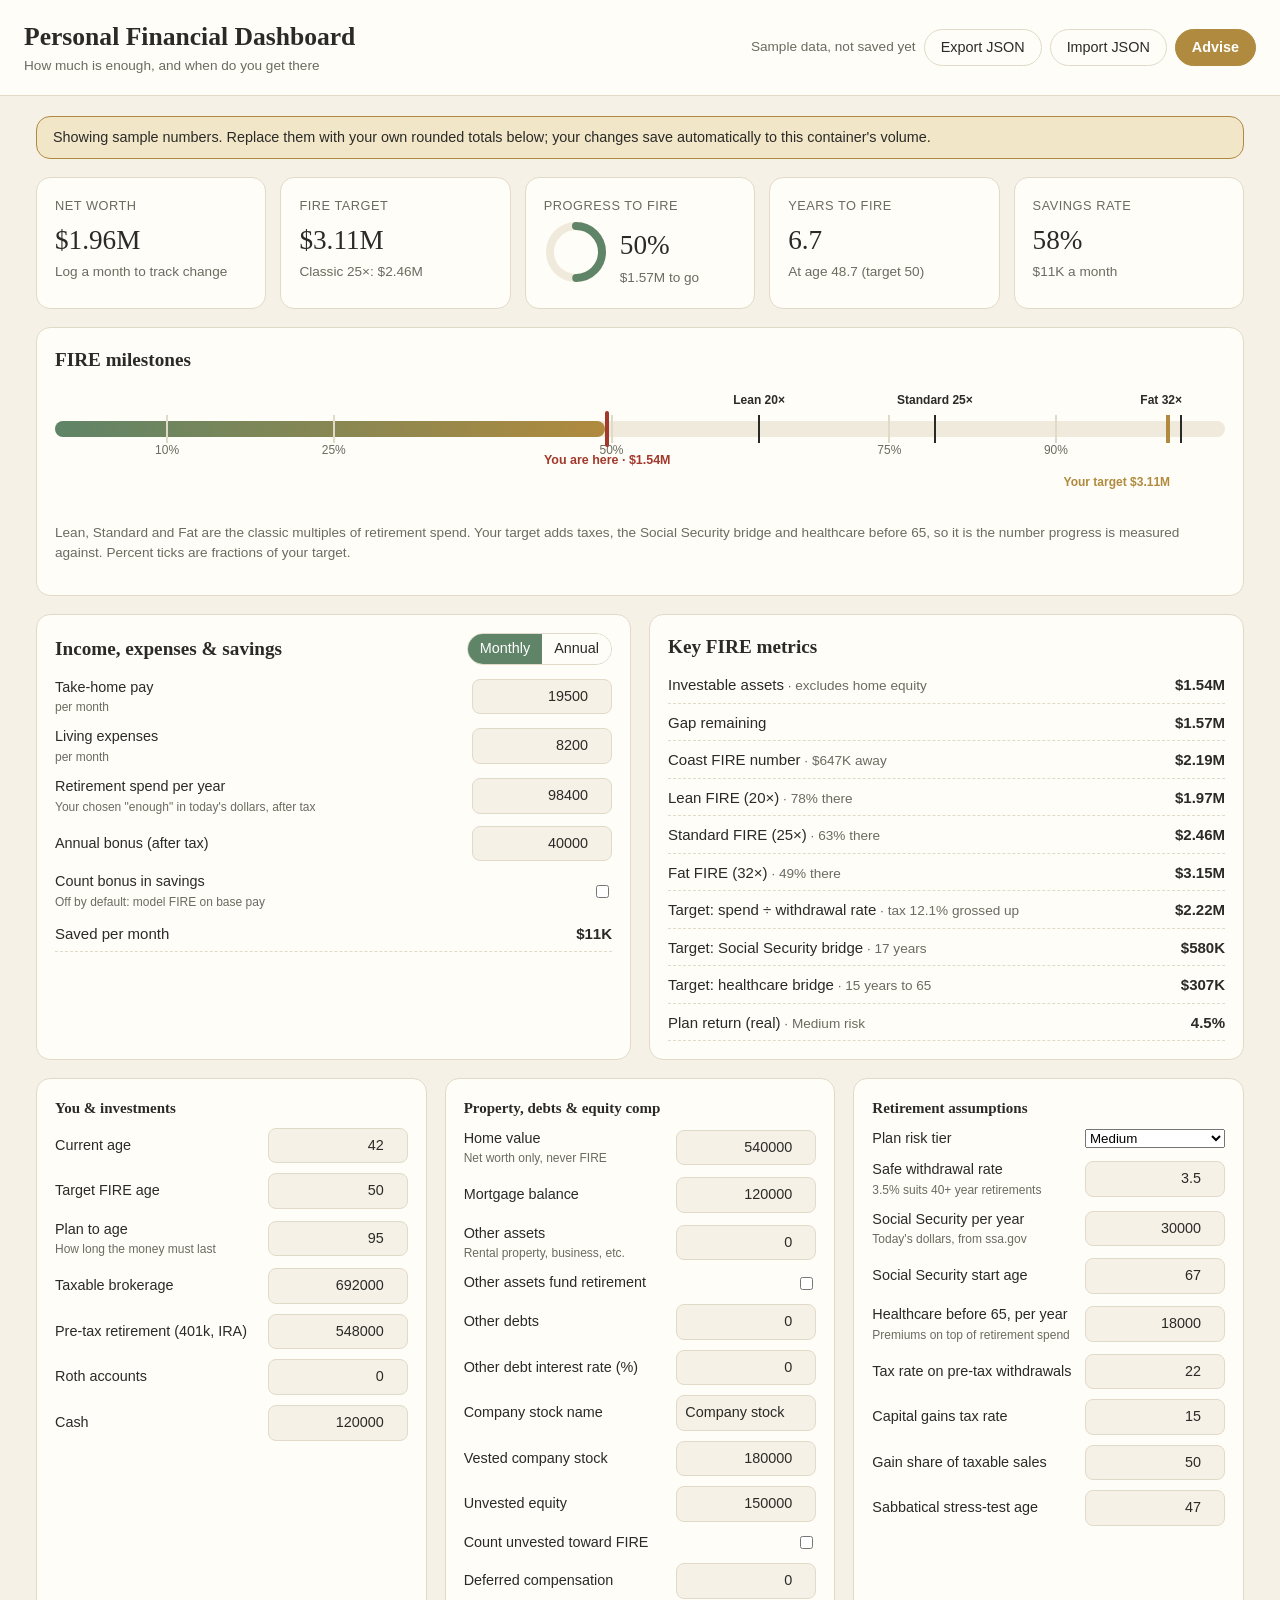
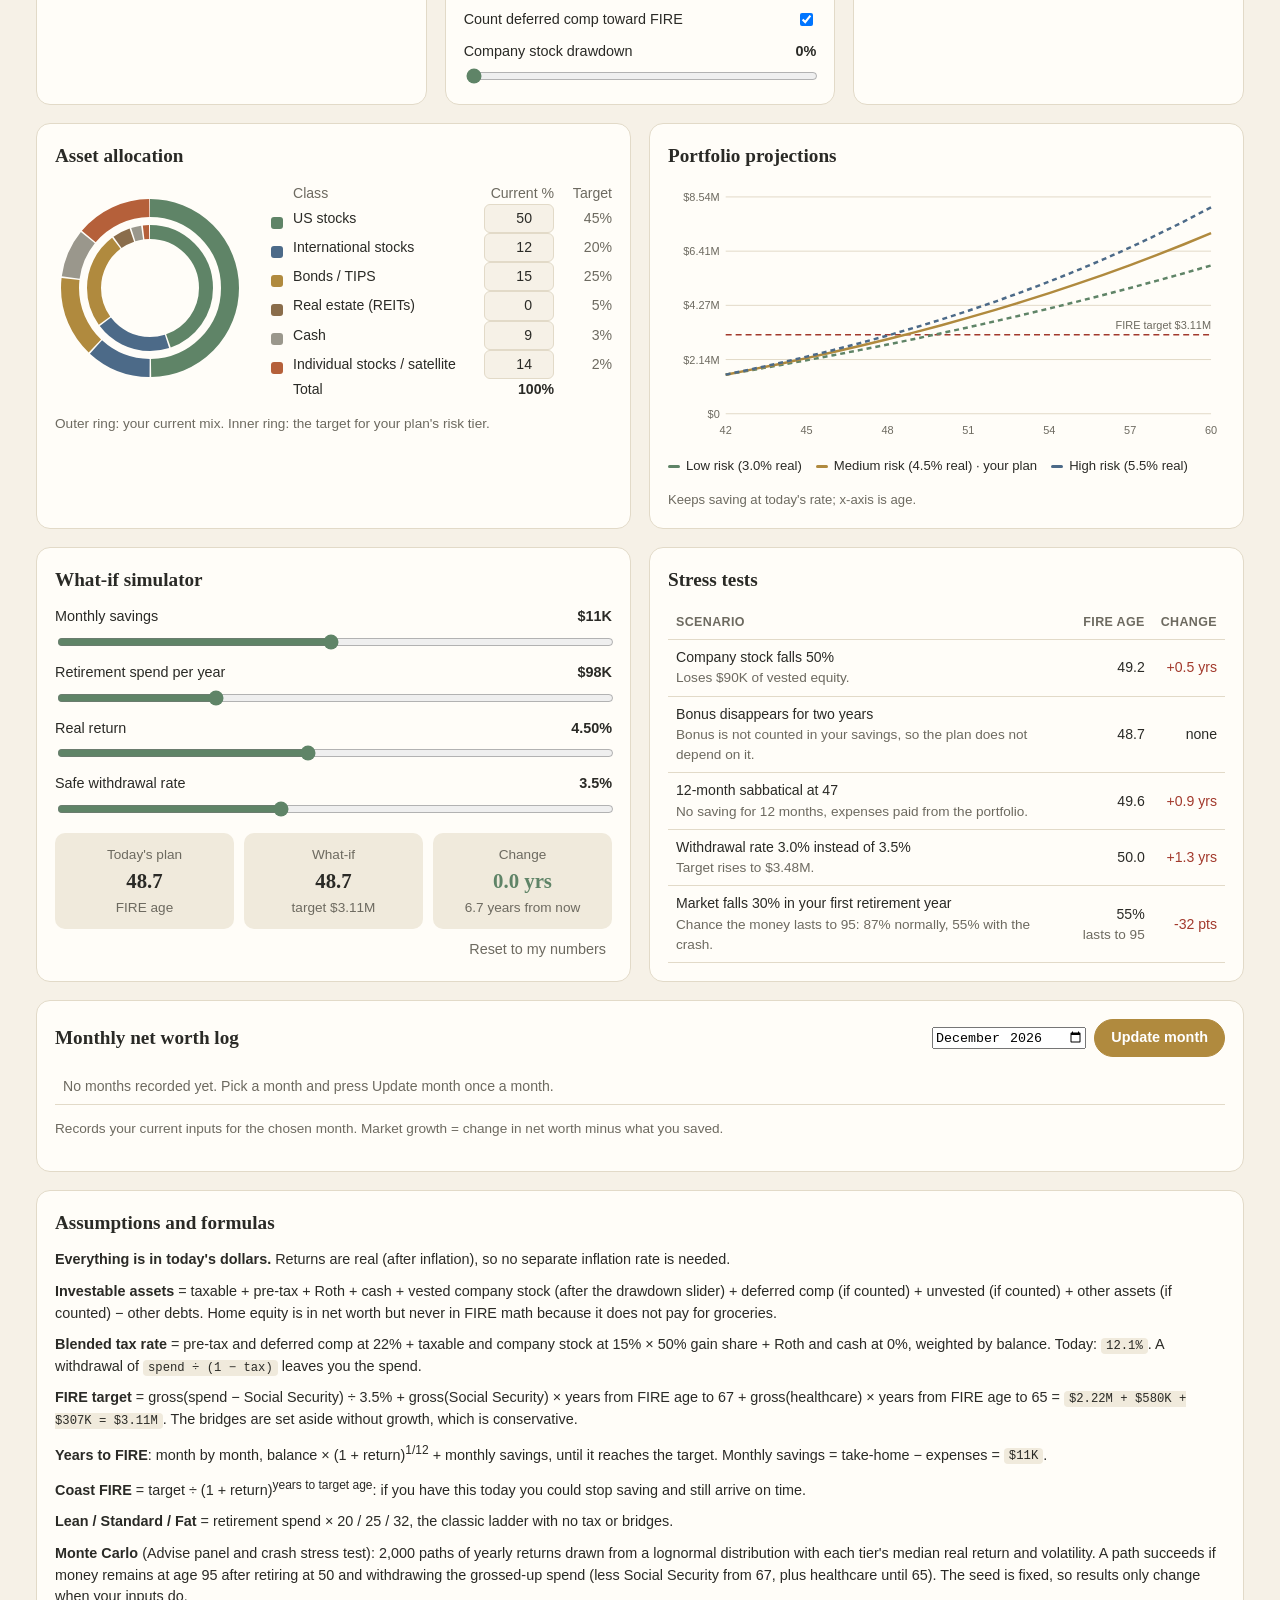
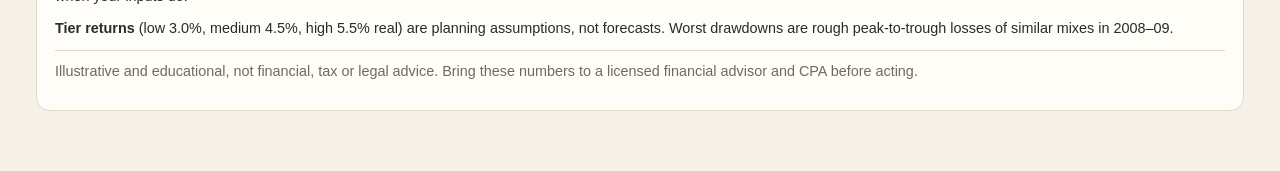
==== static/index.html @ b6c31e5d "Personal Financial Dashboard: FIRE tracker with risk-tiered advice Local Podman app: FIRE target wit" ====
<!doctype html>
<html lang="en">
<head>
  <meta charset="utf-8">
  <meta name="viewport" content="width=device-width, initial-scale=1">
  <title>Personal Financial Dashboard</title>
  <link rel="stylesheet" href="/static/styles.css">
  <script type="module" src="/static/app.js"></script>
</head>
<body>
  <header class="top">
    <div>
      <h1>Personal Financial Dashboard</h1>
      <div class="muted small">How much is enough, and when do you get there</div>
    </div>
    <div class="actions">
      <span id="save-status">Loading…</span>
      <button id="export-btn" type="button">Export JSON</button>
      <button id="import-btn" type="button">Import JSON</button>
      <input id="import-file" type="file" accept="application/json" hidden>
      <button id="advise-btn" class="primary" type="button">Advise</button>
    </div>
  </header>

  <main>
    <div id="sample-banner" class="banner" hidden>
      Showing sample numbers. Replace them with your own rounded totals below; your changes save automatically to this container's volume.
    </div>

    <section class="kpis" id="kpis"></section>

    <section class="card">
      <h2>FIRE milestones</h2>
      <div class="ladder" id="ladder"></div>
      <p class="muted small" id="ladder-note"></p>
    </section>

    <section class="grid-2">
      <div class="card">
        <div style="display:flex;justify-content:space-between;align-items:center;margin-bottom:12px">
          <h2 style="margin:0">Income, expenses &amp; savings</h2>
          <div class="toggle" id="period-toggle">
            <button type="button" data-period="monthly" class="on">Monthly</button>
            <button type="button" data-period="annual">Annual</button>
          </div>
        </div>
        <div id="cashflow-form"></div>
      </div>
      <div class="card">
        <h2>Key FIRE metrics</h2>
        <div class="metrics" id="metrics"></div>
      </div>
    </section>

    <section class="grid-3" id="inputs"></section>

    <section class="grid-2">
      <div class="card">
        <h2>Asset allocation</h2>
        <div class="donut-row">
          <div id="donut"></div>
          <div id="alloc-table"></div>
        </div>
        <p class="muted small">Outer ring: your current mix. Inner ring: the target for your plan's risk tier.</p>
      </div>
      <div class="card">
        <h2>Portfolio projections</h2>
        <div id="projection"></div>
        <div class="legend" id="projection-legend"></div>
      </div>
    </section>

    <section class="grid-2">
      <div class="card">
        <h2>What-if simulator</h2>
        <div id="whatif"></div>
      </div>
      <div class="card">
        <h2>Stress tests</h2>
        <div class="table-wrap"><table id="stress"></table></div>
      </div>
    </section>

    <section class="card">
      <div style="display:flex;justify-content:space-between;align-items:center;gap:12px;flex-wrap:wrap;margin-bottom:12px">
        <h2 style="margin:0">Monthly net worth log</h2>
        <div style="display:flex;gap:8px;align-items:center">
          <input type="month" id="log-month" aria-label="Month to record">
          <button type="button" id="log-update" class="primary">Update month</button>
        </div>
      </div>
      <div class="table-wrap"><table id="log"></table></div>
      <p class="muted small">Records your current inputs for the chosen month. Market growth = change in net worth minus what you saved.</p>
    </section>

    <section class="card assumptions" id="assumptions"></section>
  </main>

  <div class="overlay" id="overlay"></div>
  <aside class="drawer" id="drawer" aria-label="Investment advice" aria-hidden="true">
    <header>
      <div>
        <h2 style="margin:0">Investment strategy</h2>
        <div class="muted small">Low, medium and high risk, tested against your numbers</div>
      </div>
      <button type="button" id="drawer-close" aria-label="Close">Close</button>
    </header>
    <div class="body" id="advice"></div>
  </aside>
</body>
</html>
---- static/styles.css ----
:root {
  --bg: #f6f1e7;
  --surface: #fffdf8;
  --surface-2: #f0eadc;
  --ink: #2a2a26;
  --muted: #6d6a60;
  --line: #e2dac8;
  --sage: #5f8467;
  --sage-soft: #dfe9df;
  --gold: #b08a3e;
  --gold-soft: #f2e6c9;
  --slate: #4c6a88;
  --amber: #a8701c;
  --red: #a2392c;
  --tier-low: var(--sage);
  --tier-medium: var(--gold);
  --tier-high: var(--slate);
  --serif: "Iowan Old Style", "Palatino Linotype", Palatino, Georgia, serif;
  --sans: -apple-system, BlinkMacSystemFont, "Segoe UI", Roboto, sans-serif;
  --radius: 14px;
  color-scheme: light;
}

@media (prefers-color-scheme: dark) {
  :root:not([data-theme="light"]) {
    --bg: #1c1d1a; --surface: #252722; --surface-2: #2e302a; --ink: #ece7da; --muted: #a9a493;
    --line: #3a3c35; --sage: #8fb595; --sage-soft: #2f3c31; --gold: #d3b06a; --gold-soft: #3d3524;
    --slate: #8eaccb; --amber: #e0a84a; --red: #e07a6a; color-scheme: dark;
  }
}
:root[data-theme="dark"] {
  --bg: #1c1d1a; --surface: #252722; --surface-2: #2e302a; --ink: #ece7da; --muted: #a9a493;
  --line: #3a3c35; --sage: #8fb595; --sage-soft: #2f3c31; --gold: #d3b06a; --gold-soft: #3d3524;
  --slate: #8eaccb; --amber: #e0a84a; --red: #e07a6a; color-scheme: dark;
}

* { box-sizing: border-box; }
body {
  margin: 0; background: var(--bg); color: var(--ink);
  font: 15px/1.5 var(--sans);
}
h1, h2, h3 { font-family: var(--serif); font-weight: 600; margin: 0; }
h1 { font-size: 1.6rem; }
h2 { font-size: 1.2rem; margin-bottom: 12px; }
h3 { font-size: 1rem; }
.muted { color: var(--muted); }
.small { font-size: 0.85rem; }
.num { font-variant-numeric: tabular-nums; }

header.top {
  display: flex; flex-wrap: wrap; gap: 12px; align-items: center; justify-content: space-between;
  padding: 18px 24px; border-bottom: 1px solid var(--line); background: var(--surface);
  position: sticky; top: 0; z-index: 5;
}
header.top .actions { display: flex; flex-wrap: wrap; gap: 8px; align-items: center; }
#save-status { font-size: 0.85rem; color: var(--muted); min-width: 9em; text-align: right; }
#save-status.error { color: var(--red); }

main { max-width: 1240px; margin: 0 auto; padding: 20px 16px 60px; display: grid; grid-template-columns: minmax(0, 1fr); gap: 18px; }
main > *, .grid-2 > *, .grid-3 > *, .kpis > * { min-width: 0; }

.banner {
  background: var(--gold-soft); border: 1px solid var(--gold); border-radius: var(--radius);
  padding: 10px 16px; font-size: 0.9rem;
}

button, .btn {
  font: inherit; font-size: 0.9rem; border-radius: 999px; padding: 7px 16px; cursor: pointer;
  border: 1px solid var(--line); background: var(--surface); color: var(--ink);
}
button:hover { border-color: var(--muted); }
button.primary { background: var(--gold); border-color: var(--gold); color: #fff; font-weight: 600; }
button.primary:hover { filter: brightness(1.05); }
button.link { border: none; background: none; padding: 2px 6px; color: var(--muted); }
button:disabled { opacity: 0.5; cursor: default; }

.card {
  background: var(--surface); border: 1px solid var(--line); border-radius: var(--radius); padding: 18px;
}

.kpis { display: grid; grid-template-columns: repeat(5, minmax(0, 1fr)); gap: 14px; }
.kpi .label { font-size: 0.8rem; color: var(--muted); text-transform: uppercase; letter-spacing: 0.04em; }
.kpi .value { font-family: var(--serif); font-size: 1.7rem; margin: 4px 0 2px; }
.kpi .sub { font-size: 0.85rem; color: var(--muted); }
.kpi.progress { display: flex; gap: 12px; align-items: center; }
.up { color: var(--sage); }
.down { color: var(--red); }

.grid-2 { display: grid; grid-template-columns: repeat(2, minmax(0, 1fr)); gap: 18px; }
.grid-3 { display: grid; grid-template-columns: repeat(3, minmax(0, 1fr)); gap: 18px; }

/* Milestone bar */
.ladder { position: relative; height: 16px; background: var(--surface-2); border-radius: 999px; margin: 46px 0 46px; }
.ladder .fill { position: absolute; inset: 0 auto 0 0; background: linear-gradient(90deg, var(--sage), var(--gold)); border-radius: 999px; }
.ladder .tick { position: absolute; top: -6px; bottom: -6px; width: 2px; background: var(--line); }
.ladder .tick span { position: absolute; top: 26px; left: 50%; transform: translateX(-50%); font-size: 0.75rem; color: var(--muted); white-space: nowrap; }
.ladder .tick.named { background: var(--ink); }
.ladder .tick.named span { top: -24px; color: var(--ink); font-weight: 600; }
.ladder .you { position: absolute; top: -10px; width: 4px; height: 36px; background: var(--red); border-radius: 2px; }
.ladder .tick.end span, .ladder .you.end span { left: auto; right: 0; transform: none; }
.ladder .tick.start span, .ladder .you.start span { left: 0; transform: none; }
.ladder .you span { position: absolute; top: 40px; left: 50%; transform: translateX(-50%); font-size: 0.78rem; font-weight: 700; color: var(--red); white-space: nowrap; }

/* Forms */
fieldset { border: none; padding: 0; margin: 0; display: grid; gap: 10px; }
legend { font-family: var(--serif); font-weight: 600; margin-bottom: 8px; padding: 0; }
.field { display: grid; grid-template-columns: 1fr 140px; gap: 10px; align-items: center; font-size: 0.9rem; }
.field input[type="number"], .field input[type="text"], .field input[type="month"] {
  width: 100%; font: inherit; padding: 6px 8px; border-radius: 8px; border: 1px solid var(--line);
  background: var(--bg); color: var(--ink); text-align: right;
}
.field input[type="text"] { text-align: left; }
.field.check { grid-template-columns: 1fr auto; }
.field .hint { display: block; font-size: 0.75rem; color: var(--muted); }
input:focus-visible, button:focus-visible { outline: 2px solid var(--gold); outline-offset: 1px; }

.toggle { display: inline-flex; border: 1px solid var(--line); border-radius: 999px; overflow: hidden; }
.toggle button { border: none; border-radius: 0; padding: 4px 12px; }
.toggle button.on { background: var(--sage); color: #fff; }

/* Tables */
.table-wrap { overflow-x: auto; }
table { width: 100%; border-collapse: collapse; font-size: 0.88rem; }
th, td { padding: 7px 8px; border-bottom: 1px solid var(--line); text-align: right; white-space: nowrap; }
th:first-child, td:first-child { text-align: left; }
th { font-weight: 600; color: var(--muted); font-size: 0.78rem; text-transform: uppercase; letter-spacing: 0.03em; }
td.note { white-space: normal; text-align: left; color: var(--muted); }

/* Metrics list */
.metrics { display: grid; gap: 8px; }
.metric { display: flex; justify-content: space-between; gap: 12px; border-bottom: 1px dashed var(--line); padding-bottom: 6px; }
.metric b { font-variant-numeric: tabular-nums; }

/* Sliders */
.slider { display: grid; gap: 4px; }
.slider label { display: flex; justify-content: space-between; font-size: 0.9rem; }
.slider input { width: 100%; accent-color: var(--sage); }
.compare { display: grid; grid-template-columns: repeat(3, 1fr); gap: 10px; margin-top: 14px; text-align: center; }
.compare div { background: var(--surface-2); border-radius: 10px; padding: 10px; }
.compare b { display: block; font-family: var(--serif); font-size: 1.3rem; }

/* Charts */
svg text { fill: var(--muted); font: 11px var(--sans); }
svg .axis { stroke: var(--line); }
.legend { display: flex; flex-wrap: wrap; gap: 14px; font-size: 0.82rem; margin-top: 8px; }
.legend i { display: inline-block; width: 12px; height: 3px; vertical-align: middle; margin-right: 6px; border-radius: 2px; }
.legend i.box { height: 12px; width: 12px; border-radius: 3px; }

.donut-row { display: grid; grid-template-columns: 200px 1fr; gap: 16px; align-items: center; }
.alloc-row { display: grid; grid-template-columns: 14px 1fr 70px 50px; gap: 8px; align-items: center; font-size: 0.88rem; }
.alloc-row input { width: 100%; font: inherit; padding: 3px 6px; border-radius: 6px; border: 1px solid var(--line); background: var(--bg); color: var(--ink); text-align: right; }
.alloc-row .tgt { color: var(--muted); text-align: right; }

/* Advice panel */
.overlay { position: fixed; inset: 0; background: rgba(20, 20, 18, 0.45); z-index: 20; display: none; }
.overlay.open { display: block; }
.drawer {
  position: fixed; top: 0; right: 0; bottom: 0; width: min(920px, 100%); background: var(--bg);
  z-index: 21; overflow-y: auto; transform: translateX(100%); transition: transform 0.25s ease;
  border-left: 1px solid var(--line);
}
.drawer.open { transform: none; }
.drawer header { display: flex; justify-content: space-between; align-items: center; padding: 18px 22px; border-bottom: 1px solid var(--line); background: var(--surface); position: sticky; top: 0; }
.drawer .body { padding: 18px 22px 40px; display: grid; gap: 18px; }
.tier { border-top: 5px solid var(--line); position: relative; }
.tier.low { border-top-color: var(--tier-low); }
.tier.medium { border-top-color: var(--tier-medium); }
.tier.high { border-top-color: var(--tier-high); }
.tier .badges { display: flex; gap: 6px; flex-wrap: wrap; margin: 6px 0 10px; }
.badge { font-size: 0.72rem; padding: 2px 8px; border-radius: 999px; background: var(--surface-2); color: var(--muted); }
.badge.rec { background: var(--sage); color: #fff; }
.badge.cur { background: var(--gold-soft); color: var(--ink); }
.tier .stats { display: grid; grid-template-columns: 1fr 1fr; gap: 6px 10px; font-size: 0.85rem; margin: 10px 0; }
.tier .stats b { display: block; font-family: var(--serif); font-size: 1.1rem; }
.tier ul { padding-left: 18px; margin: 8px 0; font-size: 0.86rem; }
.tier li { margin-bottom: 5px; }
.mixbar { display: flex; height: 10px; border-radius: 999px; overflow: hidden; margin: 8px 0; }

.flags { display: grid; gap: 10px; }
.flag { border-left: 4px solid var(--line); background: var(--surface); border-radius: 8px; padding: 10px 14px; font-size: 0.88rem; }
.flag b { display: block; margin-bottom: 2px; }
.flag.high { border-left-color: var(--red); }
.flag.warn { border-left-color: var(--amber); }
.flag.info { border-left-color: var(--slate); }
.flag.ok { border-left-color: var(--sage); }
.llm-out { white-space: pre-wrap; font-size: 0.92rem; background: var(--surface); border: 1px solid var(--line); border-radius: 10px; padding: 14px; }
.llm-out.error { color: var(--red); }

.assumptions p { margin: 0 0 10px; font-size: 0.9rem; }
.assumptions code { background: var(--surface-2); padding: 1px 5px; border-radius: 4px; font-size: 0.85em; }
.disclaimer { font-size: 0.82rem; color: var(--muted); border-top: 1px solid var(--line); padding-top: 10px; }

@media (max-width: 1000px) {
  .kpis { grid-template-columns: repeat(2, minmax(0, 1fr)); }
  .grid-3 { grid-template-columns: 1fr; }
}
@media (max-width: 720px) {
  header.top { padding: 12px 16px; position: static; }
  .kpis, .grid-2 { grid-template-columns: 1fr; }
  .donut-row { grid-template-columns: 1fr; justify-items: center; }
  .field { grid-template-columns: 1fr 120px; }
}
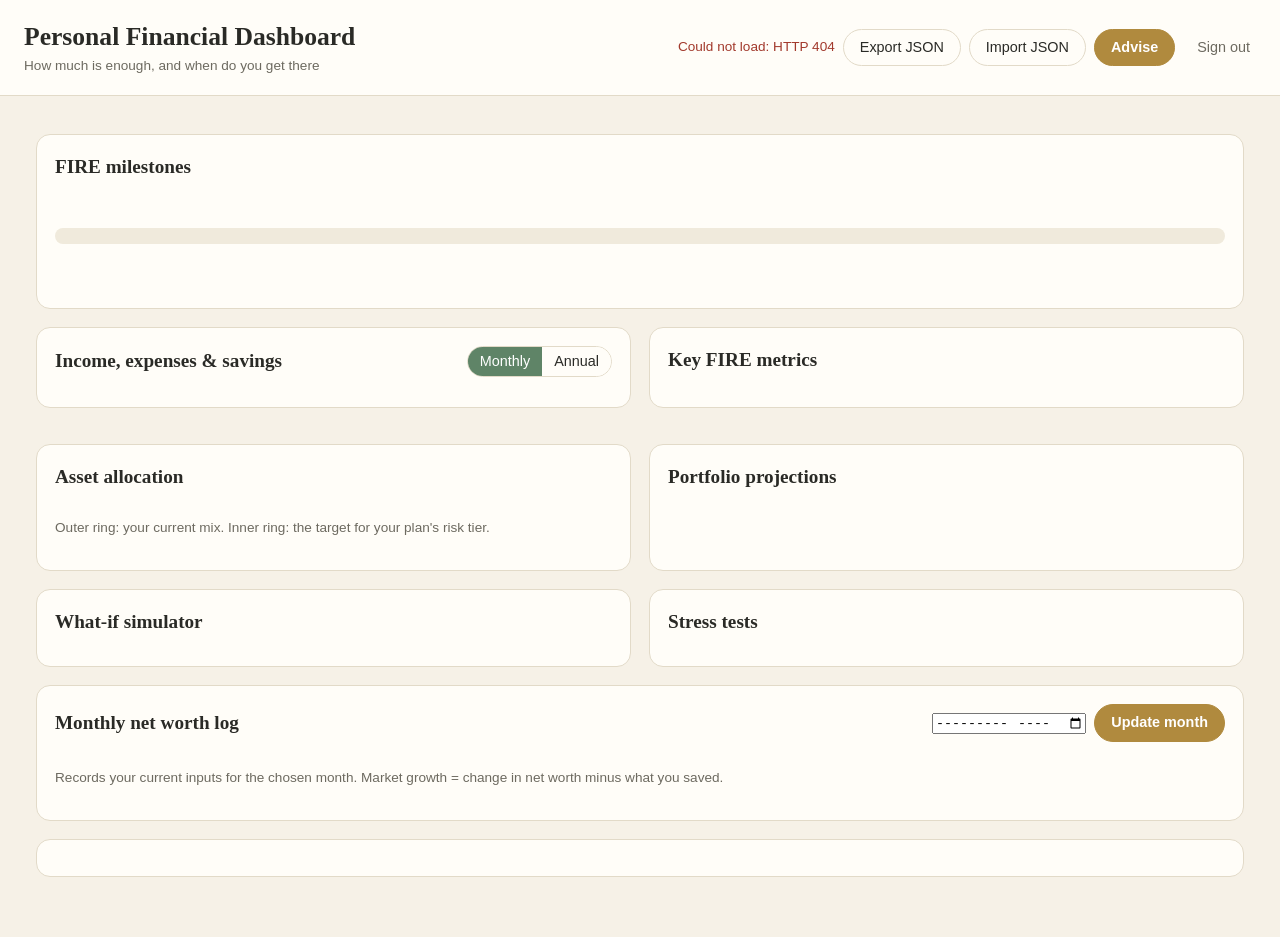
==== commit ba006c1c: "Landing page, sign-in for up to 3 people, household dashboard - Landing page with sign-in; /app and " ====
--- a/static/index.html
+++ b/static/index.html
@@ -13,19 +13,23 @@
       <h1>Personal Financial Dashboard</h1>
       <div class="muted small">How much is enough, and when do you get there</div>
     </div>
+    <nav class="tabs" id="tabs" aria-label="Dashboards"></nav>
     <div class="actions">
       <span id="save-status">Loading…</span>
       <button id="export-btn" type="button">Export JSON</button>
       <button id="import-btn" type="button">Import JSON</button>
       <input id="import-file" type="file" accept="application/json" hidden>
       <button id="advise-btn" class="primary" type="button">Advise</button>
+      <span class="muted small" id="who"></span>
+      <button id="signout-btn" type="button" class="link">Sign out</button>
     </div>
   </header>
 
   <main>
     <div id="sample-banner" class="banner" hidden>
-      Showing sample numbers. Replace them with your own rounded totals below; your changes save automatically to this container's volume.
+      Showing sample numbers. Replace them with your own rounded totals below; changes save automatically.
     </div>
+    <div id="household-note" class="banner" hidden></div>
 
     <section class="kpis" id="kpis"></section>
 
--- a/static/styles.css
+++ b/static/styles.css
@@ -54,6 +54,11 @@
 }
 header.top .actions { display: flex; flex-wrap: wrap; gap: 8px; align-items: center; }
 #save-status { font-size: 0.85rem; color: var(--muted); min-width: 9em; text-align: right; }
+.tabs { display: flex; gap: 4px; flex-wrap: wrap; }
+.tabs button { border-radius: 999px; padding: 6px 14px; }
+.tabs button.on { background: var(--sage); border-color: var(--sage); color: #fff; font-weight: 600; }
+#household-note { background: var(--sage-soft); border-color: var(--sage); display: grid; gap: 4px; }
+#household-note[hidden] { display: none; }
 #save-status.error { color: var(--red); }
 
 main { max-width: 1240px; margin: 0 auto; padding: 20px 16px 60px; display: grid; grid-template-columns: minmax(0, 1fr); gap: 18px; }
@@ -200,3 +205,25 @@
   .donut-row { grid-template-columns: 1fr; justify-items: center; }
   .field { grid-template-columns: 1fr 120px; }
 }
+
+/* Landing page */
+a.btn { text-decoration: none; display: inline-block; }
+a.btn.primary { background: var(--gold); border-color: var(--gold); color: #fff; font-weight: 600; }
+.landing main { max-width: 1040px; }
+.hero { text-align: center; padding: 48px 16px 28px; }
+.hero h2 { font-size: clamp(1.7rem, 4vw, 2.6rem); margin-bottom: 14px; }
+.hero p { max-width: 640px; margin: 0 auto 22px; color: var(--muted); font-size: 1.05rem; }
+.features h3 { margin-bottom: 6px; }
+.features p, .landing li { font-size: 0.92rem; }
+.steps { margin: 0; padding-left: 20px; display: grid; gap: 8px; }
+.flow { display: flex; align-items: stretch; gap: 10px; flex-wrap: wrap; margin-bottom: 10px; }
+.flow .node { flex: 1 1 180px; background: var(--surface-2); border-radius: 10px; padding: 12px; display: grid; gap: 2px; }
+.flow .node span { font-size: 0.82rem; color: var(--muted); }
+.flow .arrow { align-self: center; color: var(--muted); font-size: 1.3rem; }
+.signin { max-width: 420px; width: 100%; justify-self: center; }
+.signin form { display: grid; gap: 8px; }
+.signin input { font: inherit; padding: 9px 10px; border-radius: 8px; border: 1px solid var(--line); background: var(--bg); color: var(--ink); }
+.signin button { margin-top: 6px; }
+.signin .error { color: var(--red); margin: 4px 0 0; font-size: 0.9rem; }
+.signin pre { background: var(--surface-2); padding: 10px; border-radius: 8px; overflow-x: auto; }
+@media (max-width: 720px) { .flow .arrow { display: none; } }
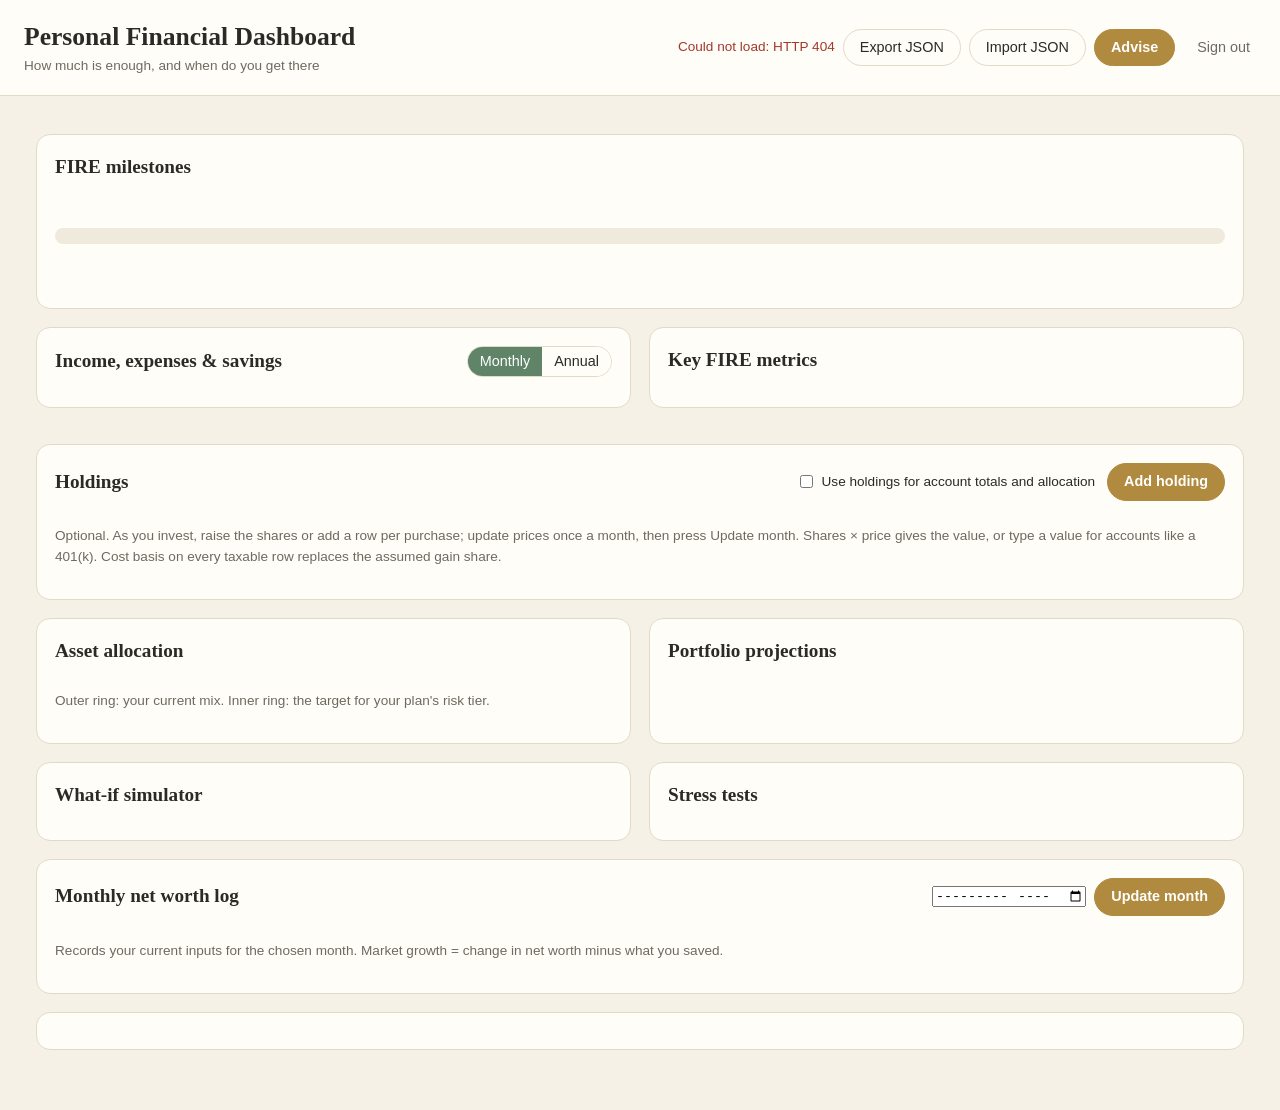
==== commit cadbb56f: "Demo mode, holdings table, Run-your-own box - No users in .env: demo/demo login shown on the landing" ====
--- a/static/index.html
+++ b/static/index.html
@@ -58,6 +58,22 @@
 
     <section class="grid-3" id="inputs"></section>
 
+    <section class="card">
+      <div style="display:flex;justify-content:space-between;align-items:center;gap:12px;flex-wrap:wrap;margin-bottom:12px">
+        <h2 style="margin:0">Holdings</h2>
+        <div style="display:flex;gap:12px;align-items:center;flex-wrap:wrap">
+          <label class="small" style="display:flex;gap:6px;align-items:center">
+            <input type="checkbox" id="holdings-use"> Use holdings for account totals and allocation</label>
+          <button type="button" id="holding-add" class="primary">Add holding</button>
+        </div>
+      </div>
+      <div class="table-wrap"><table id="holdings" class="holdings"></table></div>
+      <p class="small" id="holdings-totals"></p>
+      <p class="muted small">Optional. As you invest, raise the shares or add a row per purchase; update prices once a month,
+        then press Update month. Shares × price gives the value, or type a value for accounts like a 401(k).
+        Cost basis on every taxable row replaces the assumed gain share.</p>
+    </section>
+
     <section class="grid-2">
       <div class="card">
         <h2>Asset allocation</h2>
--- a/static/styles.css
+++ b/static/styles.css
@@ -35,6 +35,8 @@
 }
 
 * { box-sizing: border-box; }
+/* `hidden` must win over any display rule below. */
+[hidden] { display: none !important; }
 body {
   margin: 0; background: var(--bg); color: var(--ink);
   font: 15px/1.5 var(--sans);
@@ -58,7 +60,6 @@
 .tabs button { border-radius: 999px; padding: 6px 14px; }
 .tabs button.on { background: var(--sage); border-color: var(--sage); color: #fff; font-weight: 600; }
 #household-note { background: var(--sage-soft); border-color: var(--sage); display: grid; gap: 4px; }
-#household-note[hidden] { display: none; }
 #save-status.error { color: var(--red); }
 
 main { max-width: 1240px; margin: 0 auto; padding: 20px 16px 60px; display: grid; grid-template-columns: minmax(0, 1fr); gap: 18px; }
@@ -227,3 +228,20 @@
 .signin .error { color: var(--red); margin: 4px 0 0; font-size: 0.9rem; }
 .signin pre { background: var(--surface-2); padding: 10px; border-radius: 8px; overflow-x: auto; }
 @media (max-width: 720px) { .flow .arrow { display: none; } }
+.run-own { border-color: var(--gold); }
+.run-own code { background: var(--surface-2); padding: 1px 5px; border-radius: 4px; font-size: 0.85em; }
+.code-block { position: relative; margin: 12px 0; }
+.code-block pre { background: var(--surface-2); padding: 14px 16px; border-radius: 10px; overflow-x: auto; margin: 0; font-size: 0.86rem; line-height: 1.6; }
+.code-block .copy { position: absolute; top: 8px; right: 8px; padding: 3px 10px; font-size: 0.78rem; }
+.demo-hint { display: grid; gap: 4px; background: var(--gold-soft); border: 1px solid var(--gold); border-radius: 10px; padding: 10px 12px; margin-bottom: 12px; font-size: 0.88rem; }
+.demo-hint code { background: var(--surface-2); padding: 1px 5px; border-radius: 4px; font-size: 0.85em; }
+
+/* Holdings table */
+table.holdings td { padding: 4px 4px; }
+table.holdings input, table.holdings select {
+  font: inherit; font-size: 0.85rem; padding: 4px 6px; border-radius: 6px; border: 1px solid var(--line);
+  background: var(--bg); color: var(--ink); width: 100%; min-width: 80px;
+}
+table.holdings input[type="number"] { text-align: right; min-width: 90px; }
+table.holdings input[data-field="name"] { min-width: 130px; }
+.field input:disabled, .alloc-row input:disabled { opacity: 0.75; border-style: dashed; }
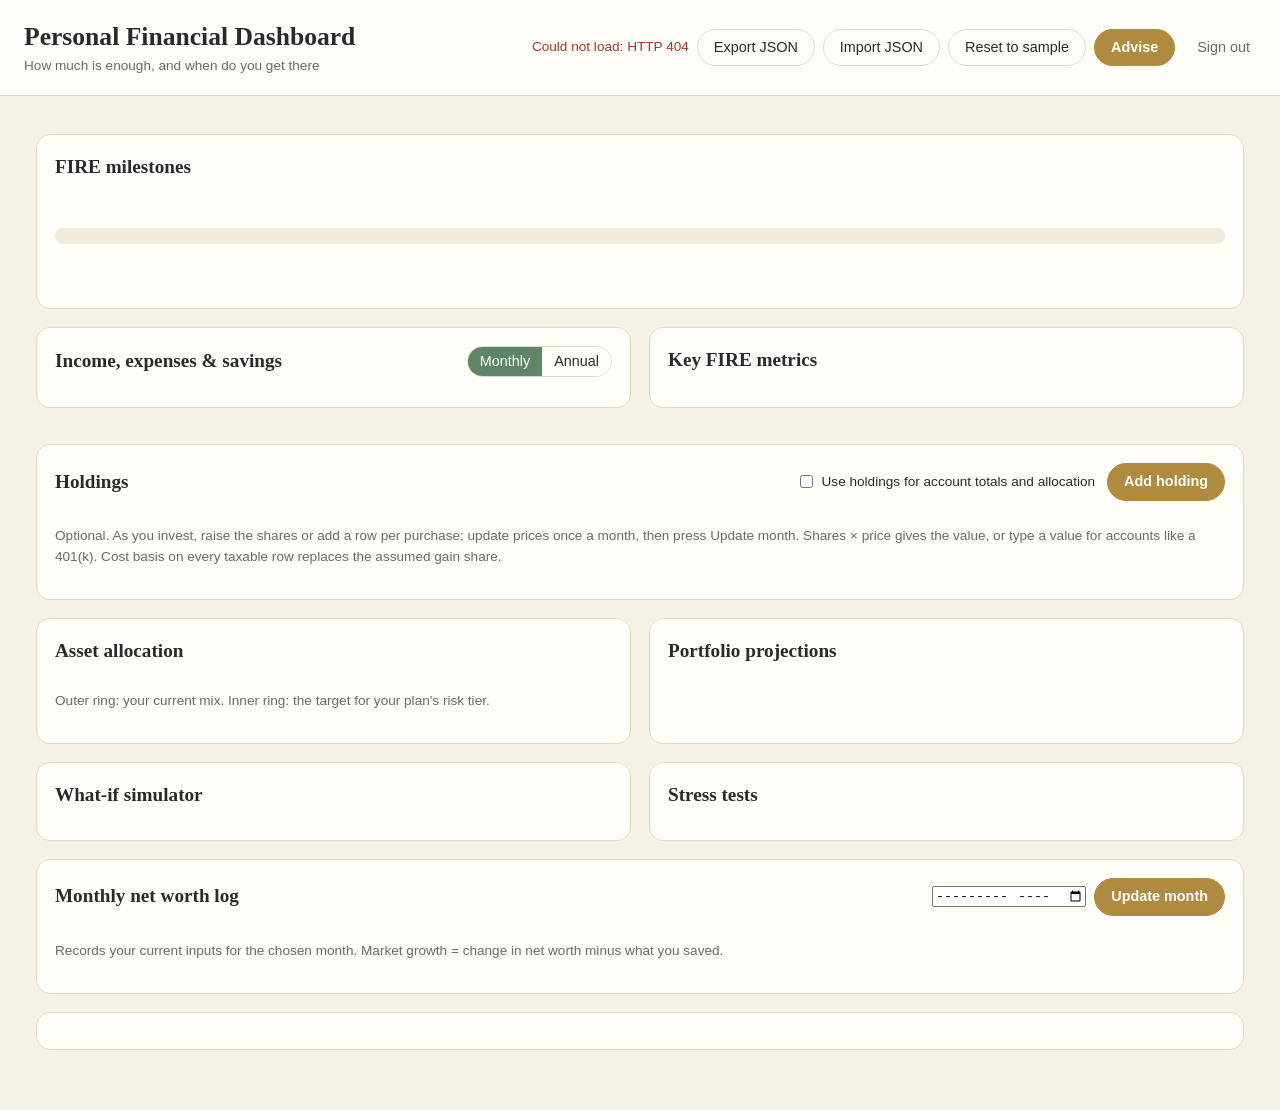
==== commit 81dbd884: "Reset to sample button with a pre-reset backup Two clicks (the first arms it for 4 seconds). On a pr" ====
--- a/static/index.html
+++ b/static/index.html
@@ -19,6 +19,7 @@
       <button id="export-btn" type="button">Export JSON</button>
       <button id="import-btn" type="button">Import JSON</button>
       <input id="import-file" type="file" accept="application/json" hidden>
+      <button id="reset-btn" type="button" title="Replace this dashboard with the sample numbers">Reset to sample</button>
       <button id="advise-btn" class="primary" type="button">Advise</button>
       <span class="muted small" id="who"></span>
       <button id="signout-btn" type="button" class="link">Sign out</button>
--- a/static/styles.css
+++ b/static/styles.css
@@ -245,3 +245,4 @@
 table.holdings input[type="number"] { text-align: right; min-width: 90px; }
 table.holdings input[data-field="name"] { min-width: 130px; }
 .field input:disabled, .alloc-row input:disabled { opacity: 0.75; border-style: dashed; }
+button.armed { border-color: var(--red); color: var(--red); font-weight: 600; }
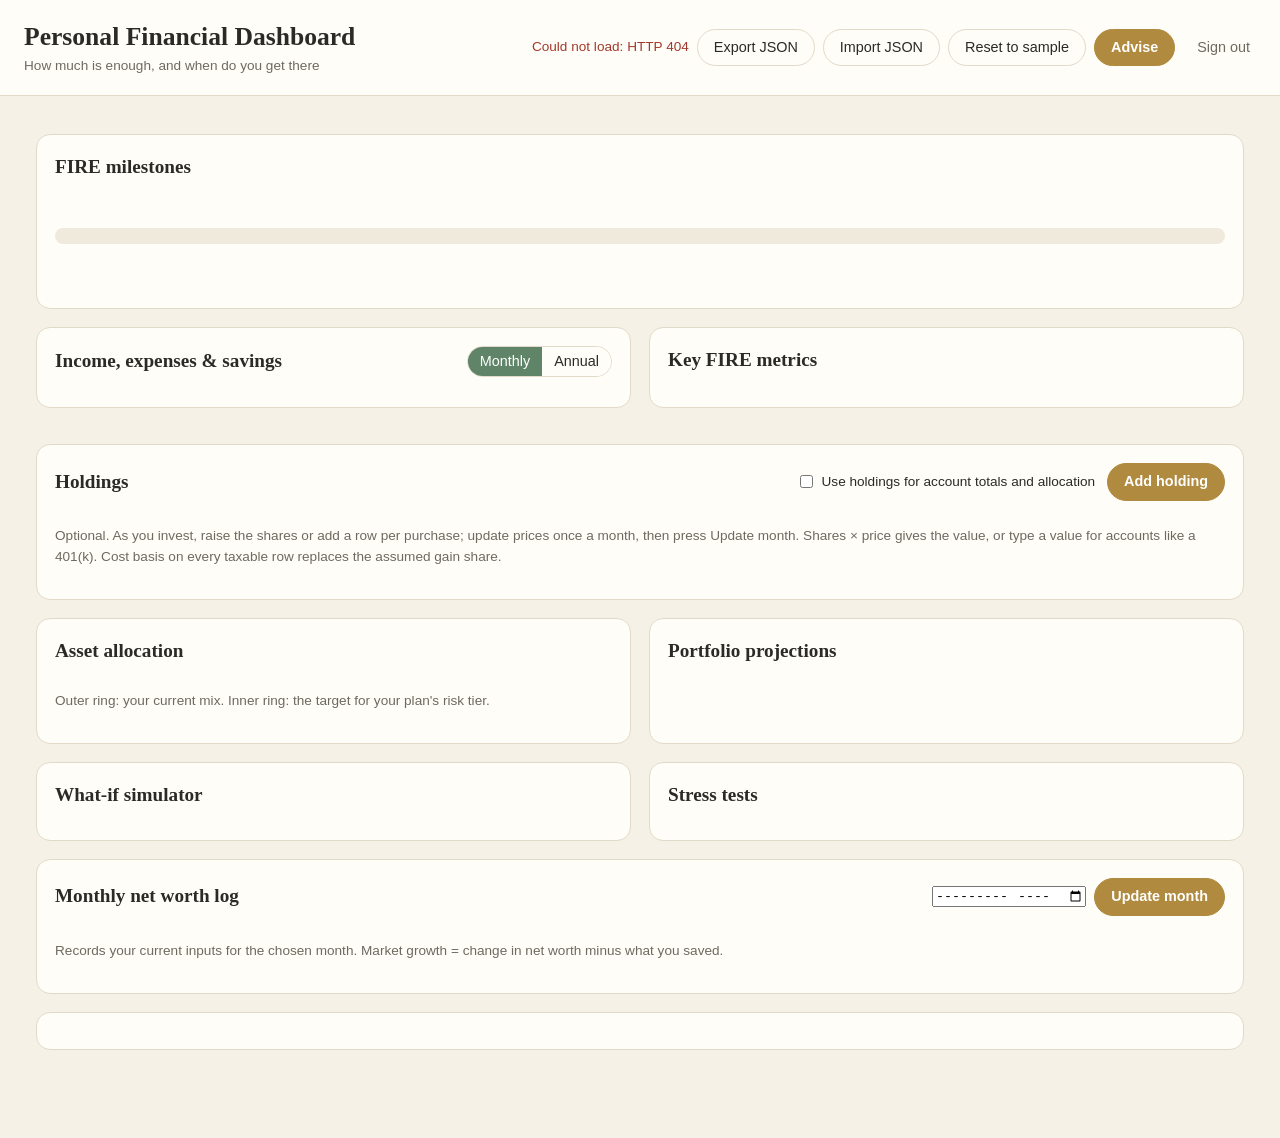
==== commit 6ee63e08: "Version 1.0.0 in the footer (Newswatch pattern) VERSION file; build_info() gives version, the commit" ====
--- a/static/index.html
+++ b/static/index.html
@@ -117,6 +117,8 @@
     <section class="card assumptions" id="assumptions"></section>
   </main>
 
+  <footer class="site-footer" id="version" aria-label="Version"></footer>
+
   <div class="overlay" id="overlay"></div>
   <aside class="drawer" id="drawer" aria-label="Investment advice" aria-hidden="true">
     <header>
--- a/static/styles.css
+++ b/static/styles.css
@@ -246,3 +246,5 @@
 table.holdings input[data-field="name"] { min-width: 130px; }
 .field input:disabled, .alloc-row input:disabled { opacity: 0.75; border-style: dashed; }
 button.armed { border-color: var(--red); color: var(--red); font-weight: 600; }
+.field .hint.fix-note { color: var(--amber); font-weight: 600; }
+.site-footer { text-align: center; color: var(--muted); font-size: 0.78rem; padding: 0 16px 28px; }
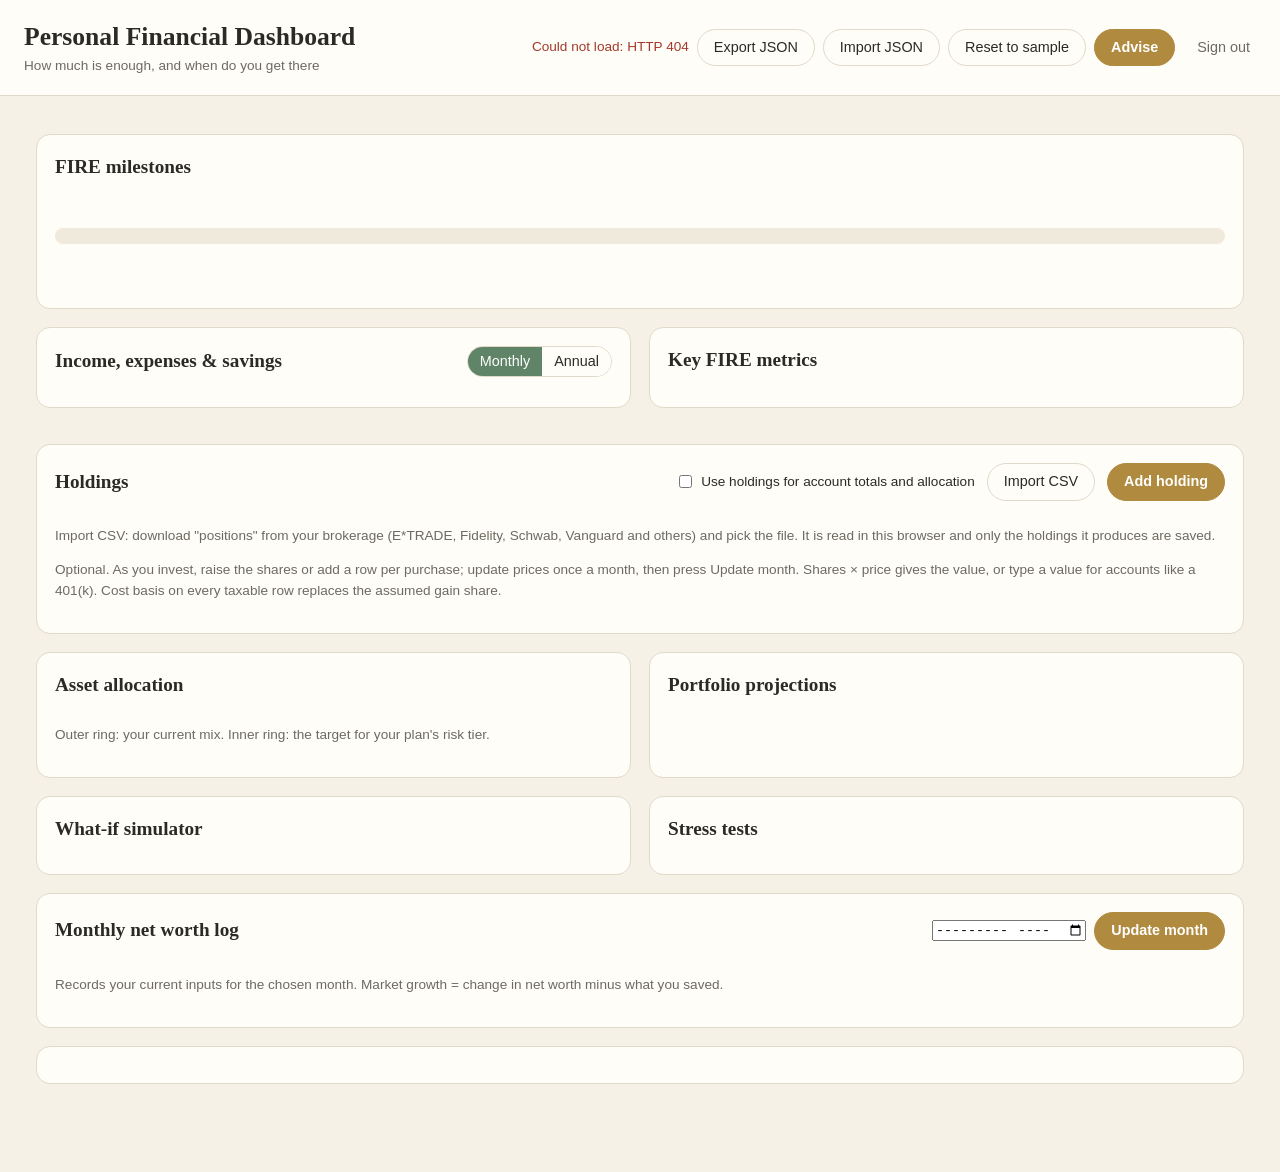
==== commit 78708169: "Import holdings from a brokerage positions CSV; total row - Import CSV: parsed in the browser (only " ====
--- a/static/index.html
+++ b/static/index.html
@@ -65,11 +65,16 @@
         <div style="display:flex;gap:12px;align-items:center;flex-wrap:wrap">
           <label class="small" style="display:flex;gap:6px;align-items:center">
             <input type="checkbox" id="holdings-use"> Use holdings for account totals and allocation</label>
+          <button type="button" id="holding-import" title="Positions CSV downloaded from your brokerage">Import CSV</button>
+          <input id="holding-file" type="file" accept=".csv,text/csv,.xls,.xlsx" hidden>
           <button type="button" id="holding-add" class="primary">Add holding</button>
         </div>
       </div>
+      <div id="import-panel" class="import-panel" hidden></div>
       <div class="table-wrap"><table id="holdings" class="holdings"></table></div>
       <p class="small" id="holdings-totals"></p>
+      <p class="muted small">Import CSV: download "positions" from your brokerage (E*TRADE, Fidelity, Schwab, Vanguard and others) and pick
+        the file. It is read in this browser and only the holdings it produces are saved.</p>
       <p class="muted small">Optional. As you invest, raise the shares or add a row per purchase; update prices once a month,
         then press Update month. Shares × price gives the value, or type a value for accounts like a 401(k).
         Cost basis on every taxable row replaces the assumed gain share.</p>
--- a/static/styles.css
+++ b/static/styles.css
@@ -248,3 +248,35 @@
 button.armed { border-color: var(--red); color: var(--red); font-weight: 600; }
 .field .hint.fix-note { color: var(--amber); font-weight: 600; }
 .site-footer { text-align: center; color: var(--muted); font-size: 0.78rem; padding: 0 16px 28px; }
+
+/* Field info: an "i" at the right of the label, opened on hover, focus or tap. */
+.label-wrap { display: flex; align-items: flex-start; justify-content: space-between; gap: 6px; position: relative; min-width: 0; }
+.label-wrap label { min-width: 0; }
+.slider-head { display: flex; align-items: flex-start; justify-content: space-between; gap: 8px; font-size: 0.9rem; }
+.slider-head .label-wrap { flex: 1; }
+.info {
+  flex: none; width: 18px; height: 18px; padding: 0; margin-top: 1px; border-radius: 50%;
+  border: 1px solid var(--line); background: var(--surface-2); color: var(--muted);
+  font: italic 700 11px/16px var(--serif); cursor: help;
+}
+.info:hover, .info:focus-visible { border-color: var(--gold); color: var(--ink); }
+.tip {
+  display: none; position: absolute; z-index: 15; left: 0; top: calc(100% + 6px); width: min(300px, calc(100vw - 48px));
+  background: var(--ink); color: var(--bg); padding: 9px 11px; border-radius: 8px;
+  font-size: 0.8rem; font-weight: 400; line-height: 1.45; box-shadow: 0 6px 18px rgba(0, 0, 0, 0.18);
+}
+.info:hover + .tip, .info:focus + .tip, .label-wrap.open .tip { display: block; }
+
+/* Holdings total row and CSV import */
+table.holdings tfoot td { border-top: 2px solid var(--line); border-bottom: none; padding-top: 10px; font-size: 0.88rem; }
+table.holdings tfoot td:first-child { text-align: left; }
+.import-panel { border: 1px solid var(--gold); background: var(--gold-soft); border-radius: 10px; padding: 12px 14px; margin-bottom: 12px; display: grid; gap: 10px; font-size: 0.9rem; }
+.import-head { display: flex; justify-content: space-between; gap: 12px; flex-wrap: wrap; align-items: center; }
+.import-head select, .mapping select { font: inherit; font-size: 0.85rem; padding: 3px 6px; border-radius: 6px; border: 1px solid var(--line); background: var(--surface); color: var(--ink); margin-left: 6px; }
+.mapping { display: grid; grid-template-columns: repeat(auto-fill, minmax(220px, 1fr)); gap: 6px 14px; margin-top: 8px; }
+.mapping label { display: flex; justify-content: space-between; align-items: center; }
+table.preview { background: var(--surface); border-radius: 8px; font-size: 0.84rem; }
+.import-actions { display: flex; gap: 8px; flex-wrap: wrap; }
+.warn-text { color: var(--amber); }
+.error-text { color: var(--red); margin: 0; }
+table.preview td:nth-child(2), table.preview td:nth-child(3), table.preview th:nth-child(2), table.preview th:nth-child(3) { text-align: left; }
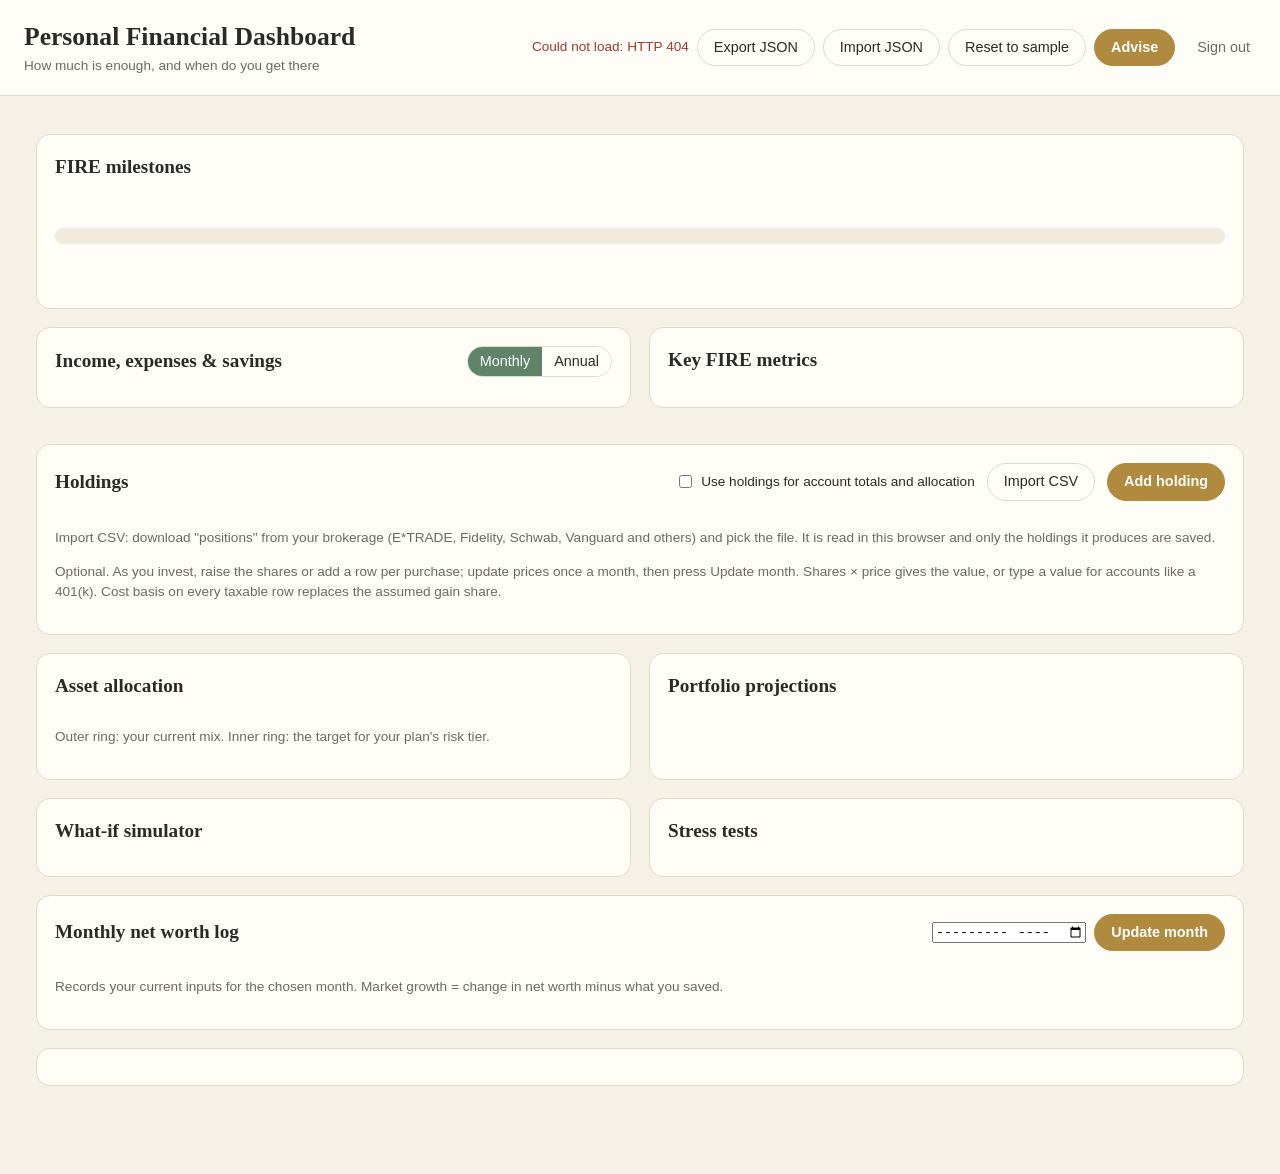
==== commit baa54d33: "Update prices through an MCP get_quotes tool PFD_MCP_URL points at an MCP server (streamable HTTP) w" ====
--- a/static/index.html
+++ b/static/index.html
@@ -65,11 +65,13 @@
         <div style="display:flex;gap:12px;align-items:center;flex-wrap:wrap">
           <label class="small" style="display:flex;gap:6px;align-items:center">
             <input type="checkbox" id="holdings-use"> Use holdings for account totals and allocation</label>
+          <button type="button" id="holding-quotes" title="Latest prices for rows with a ticker and shares" hidden>Update prices</button>
           <button type="button" id="holding-import" title="Positions CSV downloaded from your brokerage">Import CSV</button>
           <input id="holding-file" type="file" accept=".csv,text/csv,.xls,.xlsx" hidden>
           <button type="button" id="holding-add" class="primary">Add holding</button>
         </div>
       </div>
+      <p class="small muted" id="quote-status" aria-live="polite"></p>
       <div id="import-panel" class="import-panel" hidden></div>
       <div class="table-wrap"><table id="holdings" class="holdings"></table></div>
       <p class="small" id="holdings-totals"></p>
